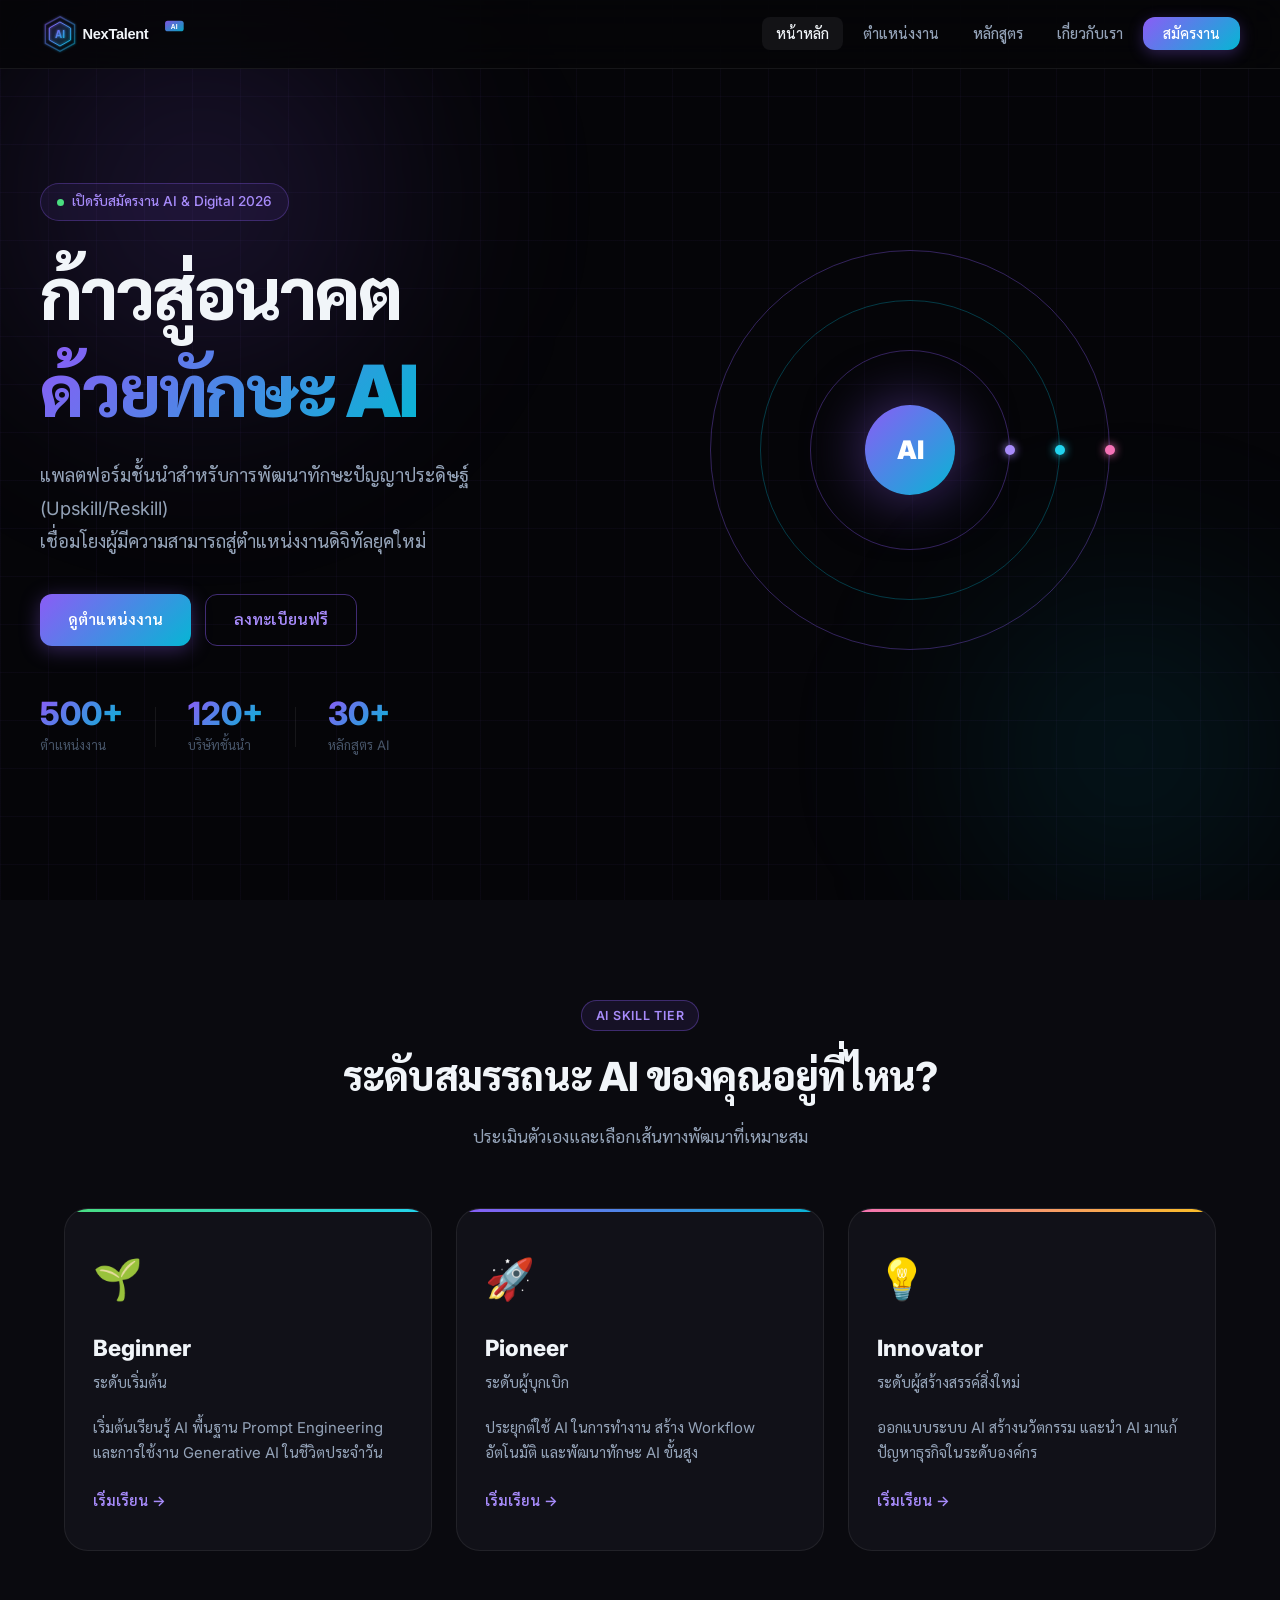
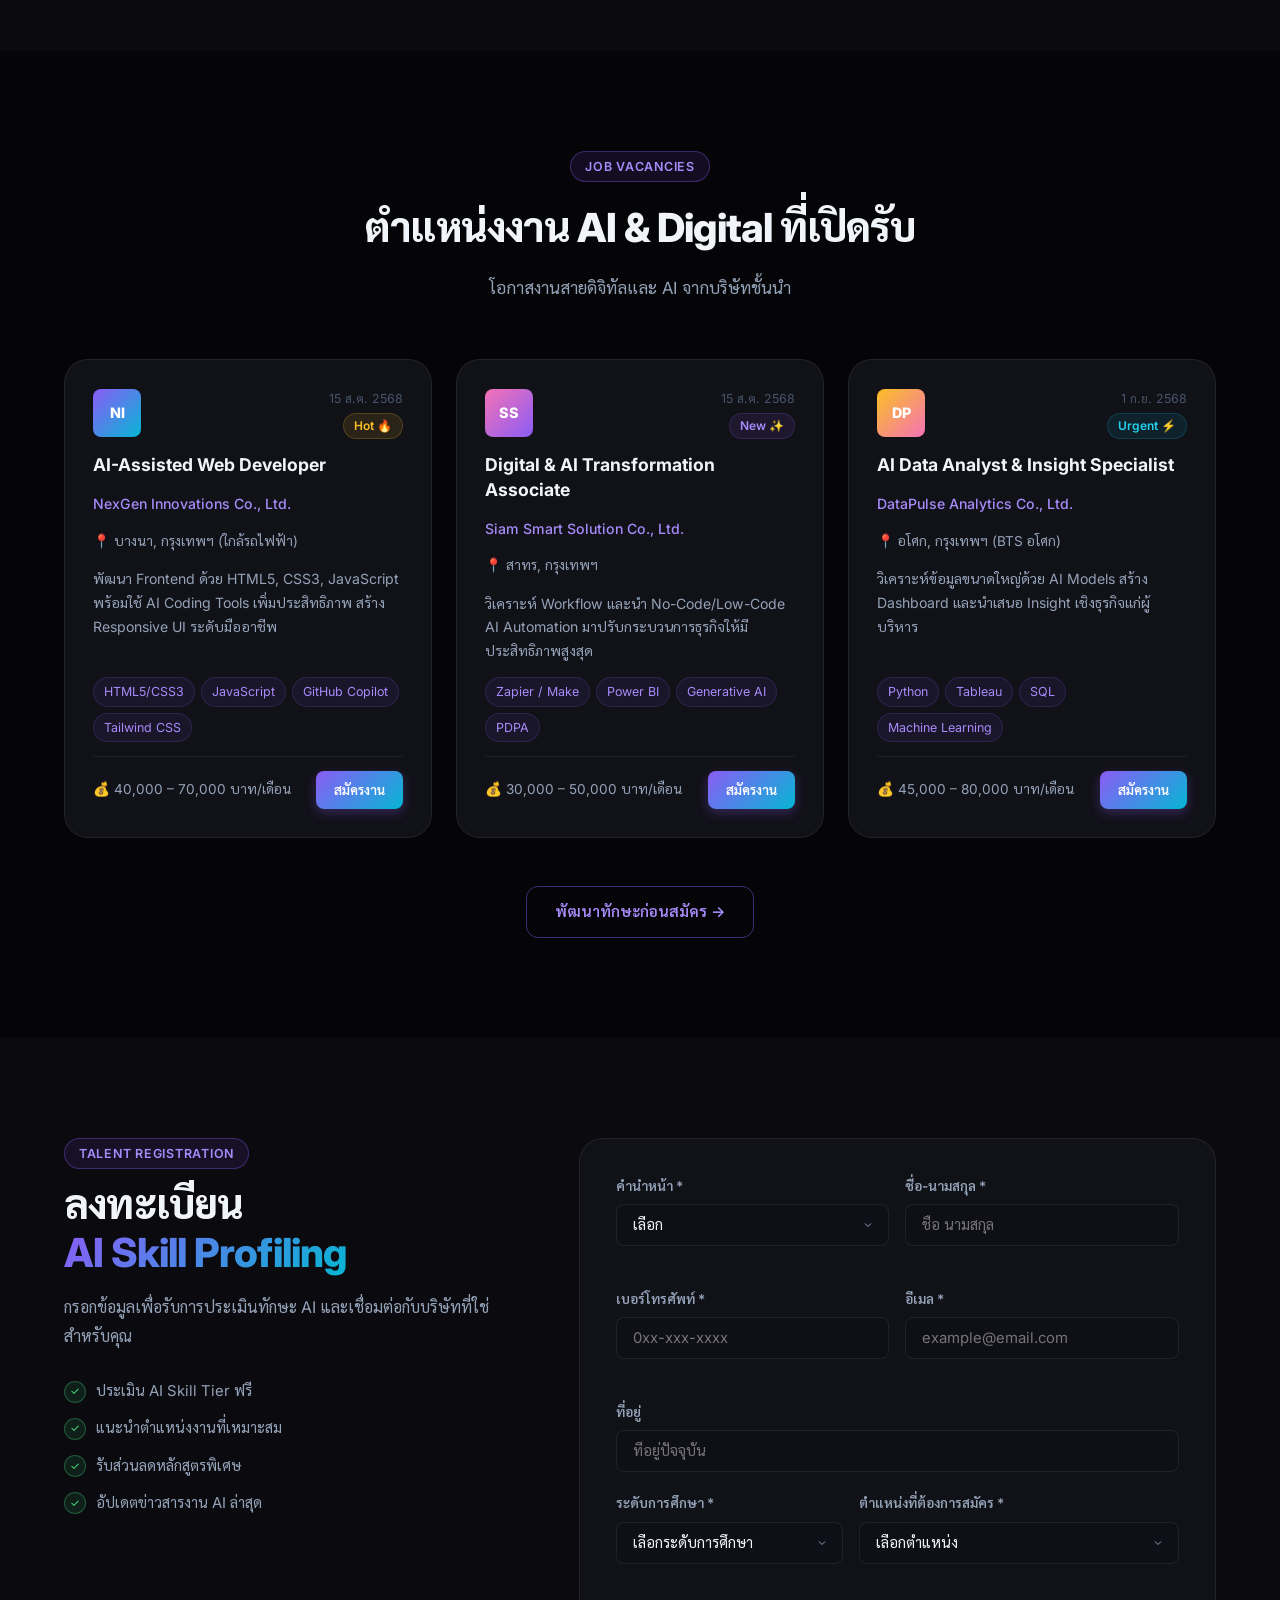
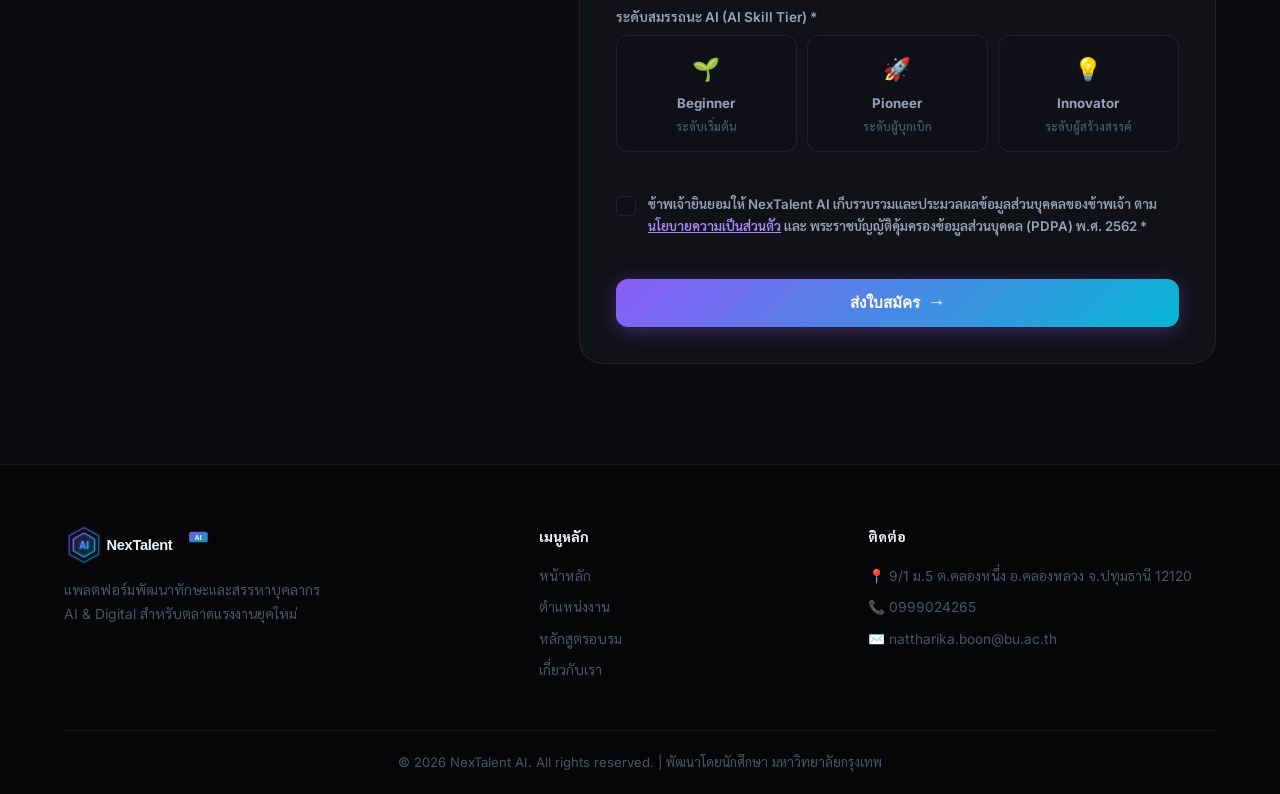
==== index.html @ 970052bc "Initial commit: NexTalent AI website" ====
<!DOCTYPE html>
<html lang="th">
<head>
  <meta charset="UTF-8" />
  <meta name="viewport" content="width=device-width, initial-scale=1.0" />
  <title>NexTalent AI — งานและทักษะ AI ยุคใหม่</title>
  <link rel="stylesheet" href="css/style.css" />
  <link rel="preconnect" href="https://fonts.googleapis.com" />
  <link href="https://fonts.googleapis.com/css2?family=Inter:wght@300;400;500;600;700;800;900&family=Sarabun:wght@300;400;500;600;700&display=swap" rel="stylesheet" />
</head>
<body>

  <!-- ===== NAVBAR ===== -->
  <nav class="navbar" id="navbar">
    <div class="nav-container">
      <a href="index.html" class="nav-logo">
        <img src="images/logo.svg" alt="NexTalent AI Logo" class="logo-img" />
      </a>
      <ul class="nav-links" id="navLinks">
        <li><a href="index.html" class="active">หน้าหลัก</a></li>
        <li><a href="#jobs">ตำแหน่งงาน</a></li>
        <li><a href="courses.html">หลักสูตร</a></li>
        <li><a href="about.html">เกี่ยวกับเรา</a></li>
        <li><a href="#register" class="btn-nav">สมัครงาน</a></li>
      </ul>
      <button class="hamburger" id="hamburger" aria-label="เมนู">
        <span></span><span></span><span></span>
      </button>
    </div>
  </nav>

  <!-- ===== HERO ===== -->
  <section class="hero" id="home">
    <div class="hero-bg">
      <div class="grid-overlay"></div>
      <div class="glow glow-1"></div>
      <div class="glow glow-2"></div>
    </div>
    <div class="hero-content">
      <div class="hero-badge">
        <span class="badge-dot"></span> เปิดรับสมัครงาน AI &amp; Digital 2026
      </div>
      <h1 class="hero-title">
        ก้าวสู่อนาคต<br/>
        <span class="gradient-text">ด้วยทักษะ AI</span>
      </h1>
      <p class="hero-subtitle">
        แพลตฟอร์มชั้นนำสำหรับการพัฒนาทักษะปัญญาประดิษฐ์ (Upskill/Reskill)<br/>
        เชื่อมโยงผู้มีความสามารถสู่ตำแหน่งงานดิจิทัลยุคใหม่
      </p>
      <div class="hero-actions">
        <a href="#jobs" class="btn btn-primary">ดูตำแหน่งงาน</a>
        <a href="#register" class="btn btn-outline">ลงทะเบียนฟรี</a>
      </div>
      <div class="hero-stats">
        <div class="stat">
          <span class="stat-num">500+</span>
          <span class="stat-label">ตำแหน่งงาน</span>
        </div>
        <div class="stat-divider"></div>
        <div class="stat">
          <span class="stat-num">120+</span>
          <span class="stat-label">บริษัทชั้นนำ</span>
        </div>
        <div class="stat-divider"></div>
        <div class="stat">
          <span class="stat-num">30+</span>
          <span class="stat-label">หลักสูตร AI</span>
        </div>
      </div>
    </div>
    <div class="hero-visual">
      <div class="orbit-ring ring-1"></div>
      <div class="orbit-ring ring-2"></div>
      <div class="orbit-ring ring-3"></div>
      <div class="center-orb"><span>AI</span></div>
      <div class="orbit-dot dot-1"></div>
      <div class="orbit-dot dot-2"></div>
      <div class="orbit-dot dot-3"></div>
    </div>
  </section>

  <!-- ===== SKILL TIERS ===== -->
  <section class="tiers-section">
    <div class="container">
      <div class="section-header">
        <span class="section-tag">AI Skill Tier</span>
        <h2>ระดับสมรรถนะ AI ของคุณอยู่ที่ไหน?</h2>
        <p>ประเมินตัวเองและเลือกเส้นทางพัฒนาที่เหมาะสม</p>
      </div>
      <div class="tiers-grid">
        <div class="tier-card tier-beginner">
          <div class="tier-icon">🌱</div>
          <h3>Beginner</h3>
          <p class="tier-th">ระดับเริ่มต้น</p>
          <p>เริ่มต้นเรียนรู้ AI พื้นฐาน Prompt Engineering และการใช้งาน Generative AI ในชีวิตประจำวัน</p>
          <a href="courses.html" class="tier-link">เริ่มเรียน →</a>
        </div>
        <div class="tier-card tier-pioneer">
          <div class="tier-icon">🚀</div>
          <h3>Pioneer</h3>
          <p class="tier-th">ระดับผู้บุกเบิก</p>
          <p>ประยุกต์ใช้ AI ในการทำงาน สร้าง Workflow อัตโนมัติ และพัฒนาทักษะ AI ขั้นสูง</p>
          <a href="courses.html" class="tier-link">เริ่มเรียน →</a>
        </div>
        <div class="tier-card tier-innovator">
          <div class="tier-icon">💡</div>
          <h3>Innovator</h3>
          <p class="tier-th">ระดับผู้สร้างสรรค์สิ่งใหม่</p>
          <p>ออกแบบระบบ AI สร้างนวัตกรรม และนำ AI มาแก้ปัญหาธุรกิจในระดับองค์กร</p>
          <a href="courses.html" class="tier-link">เริ่มเรียน →</a>
        </div>
      </div>
    </div>
  </section>

  <!-- ===== JOB VACANCIES ===== -->
  <section class="jobs-section" id="jobs">
    <div class="container">
      <div class="section-header">
        <span class="section-tag">Job Vacancies</span>
        <h2>ตำแหน่งงาน AI &amp; Digital ที่เปิดรับ</h2>
        <p>โอกาสงานสายดิจิทัลและ AI จากบริษัทชั้นนำ</p>
      </div>
      <div class="jobs-grid">

        <!-- Job 1 -->
        <div class="job-card">
          <div class="job-header">
            <div class="company-logo logo-ni">NI</div>
            <div class="job-meta">
              <span class="job-date">15 ส.ค. 2568</span>
              <span class="job-tag hot">Hot 🔥</span>
            </div>
          </div>
          <h3 class="job-title">AI-Assisted Web Developer</h3>
          <p class="job-company">NexGen Innovations Co., Ltd.</p>
          <p class="job-location">📍 บางนา, กรุงเทพฯ (ใกล้รถไฟฟ้า)</p>
          <p class="job-desc">พัฒนา Frontend ด้วย HTML5, CSS3, JavaScript พร้อมใช้ AI Coding Tools เพิ่มประสิทธิภาพ สร้าง Responsive UI ระดับมืออาชีพ</p>
          <div class="job-skills">
            <span class="skill-tag">HTML5/CSS3</span>
            <span class="skill-tag">JavaScript</span>
            <span class="skill-tag">GitHub Copilot</span>
            <span class="skill-tag">Tailwind CSS</span>
          </div>
          <div class="job-footer">
            <span class="job-salary">💰 40,000 – 70,000 บาท/เดือน</span>
            <a href="#register" class="btn-apply">สมัครงาน</a>
          </div>
        </div>

        <!-- Job 2 -->
        <div class="job-card">
          <div class="job-header">
            <div class="company-logo logo-ss">SS</div>
            <div class="job-meta">
              <span class="job-date">15 ส.ค. 2568</span>
              <span class="job-tag new">New ✨</span>
            </div>
          </div>
          <h3 class="job-title">Digital &amp; AI Transformation Associate</h3>
          <p class="job-company">Siam Smart Solution Co., Ltd.</p>
          <p class="job-location">📍 สาทร, กรุงเทพฯ</p>
          <p class="job-desc">วิเคราะห์ Workflow และนำ No-Code/Low-Code AI Automation มาปรับกระบวนการธุรกิจให้มีประสิทธิภาพสูงสุด</p>
          <div class="job-skills">
            <span class="skill-tag">Zapier / Make</span>
            <span class="skill-tag">Power BI</span>
            <span class="skill-tag">Generative AI</span>
            <span class="skill-tag">PDPA</span>
          </div>
          <div class="job-footer">
            <span class="job-salary">💰 30,000 – 50,000 บาท/เดือน</span>
            <a href="#register" class="btn-apply">สมัครงาน</a>
          </div>
        </div>

        <!-- Job 3 -->
        <div class="job-card">
          <div class="job-header">
            <div class="company-logo logo-dp">DP</div>
            <div class="job-meta">
              <span class="job-date">1 ก.ย. 2568</span>
              <span class="job-tag urgent">Urgent ⚡</span>
            </div>
          </div>
          <h3 class="job-title">AI Data Analyst &amp; Insight Specialist</h3>
          <p class="job-company">DataPulse Analytics Co., Ltd.</p>
          <p class="job-location">📍 อโศก, กรุงเทพฯ (BTS อโศก)</p>
          <p class="job-desc">วิเคราะห์ข้อมูลขนาดใหญ่ด้วย AI Models สร้าง Dashboard และนำเสนอ Insight เชิงธุรกิจแก่ผู้บริหาร</p>
          <div class="job-skills">
            <span class="skill-tag">Python</span>
            <span class="skill-tag">Tableau</span>
            <span class="skill-tag">SQL</span>
            <span class="skill-tag">Machine Learning</span>
          </div>
          <div class="job-footer">
            <span class="job-salary">💰 45,000 – 80,000 บาท/เดือน</span>
            <a href="#register" class="btn-apply">สมัครงาน</a>
          </div>
        </div>

      </div>
      <div class="jobs-cta">
        <a href="courses.html" class="btn btn-outline">พัฒนาทักษะก่อนสมัคร →</a>
      </div>
    </div>
  </section>

  <!-- ===== REGISTER FORM ===== -->
  <section class="register-section" id="register">
    <div class="container">
      <div class="register-wrapper">
        <div class="register-info">
          <span class="section-tag">Talent Registration</span>
          <h2>ลงทะเบียน<br/><span class="gradient-text">AI Skill Profiling</span></h2>
          <p>กรอกข้อมูลเพื่อรับการประเมินทักษะ AI และเชื่อมต่อกับบริษัทที่ใช่สำหรับคุณ</p>
          <ul class="register-benefits">
            <li><span class="check">✓</span> ประเมิน AI Skill Tier ฟรี</li>
            <li><span class="check">✓</span> แนะนำตำแหน่งงานที่เหมาะสม</li>
            <li><span class="check">✓</span> รับส่วนลดหลักสูตรพิเศษ</li>
            <li><span class="check">✓</span> อัปเดตข่าวสารงาน AI ล่าสุด</li>
          </ul>
        </div>
        <div class="register-form-box">
          <form id="registerForm" class="register-form" novalidate>
            <div class="form-row">
              <div class="form-group form-group-sm">
                <label for="prefix">คำนำหน้า *</label>
                <select id="prefix" name="prefix" required>
                  <option value="">เลือก</option>
                  <option value="นาย">นาย</option>
                  <option value="นาง">นาง</option>
                  <option value="นางสาว">นางสาว</option>
                </select>
                <span class="error-msg" id="err-prefix"></span>
              </div>
              <div class="form-group form-group-wide">
                <label for="fullname">ชื่อ-นามสกุล *</label>
                <input type="text" id="fullname" name="fullname" placeholder="ชื่อ นามสกุล" required />
                <span class="error-msg" id="err-fullname"></span>
              </div>
            </div>
            <div class="form-row">
              <div class="form-group">
                <label for="phone">เบอร์โทรศัพท์ *</label>
                <input type="tel" id="phone" name="phone" placeholder="0xx-xxx-xxxx" required />
                <span class="error-msg" id="err-phone"></span>
              </div>
              <div class="form-group">
                <label for="email">อีเมล *</label>
                <input type="email" id="email" name="email" placeholder="example@email.com" required />
                <span class="error-msg" id="err-email"></span>
              </div>
            </div>
            <div class="form-group">
              <label for="address">ที่อยู่</label>
              <input type="text" id="address" name="address" placeholder="ที่อยู่ปัจจุบัน" />
            </div>
            <div class="form-row">
              <div class="form-group">
                <label for="education">ระดับการศึกษา *</label>
                <select id="education" name="education" required>
                  <option value="">เลือกระดับการศึกษา</option>
                  <option value="มัธยมศึกษา">มัธยมศึกษา / ปวช.</option>
                  <option value="อนุปริญญา">อนุปริญญา / ปวส.</option>
                  <option value="ปริญญาตรี">ปริญญาตรี</option>
                  <option value="ปริญญาโท">ปริญญาโท</option>
                  <option value="ปริญญาเอก">ปริญญาเอก</option>
                </select>
                <span class="error-msg" id="err-education"></span>
              </div>
              <div class="form-group">
                <label for="position">ตำแหน่งที่ต้องการสมัคร *</label>
                <select id="position" name="position" required>
                  <option value="">เลือกตำแหน่ง</option>
                  <option value="ai-web-dev">AI-Assisted Web Developer</option>
                  <option value="ai-transform">Digital &amp; AI Transformation Associate</option>
                  <option value="ai-analyst">AI Data Analyst &amp; Insight Specialist</option>
                </select>
                <span class="error-msg" id="err-position"></span>
              </div>
            </div>
            <div class="form-group">
              <label>ระดับสมรรถนะ AI (AI Skill Tier) *</label>
              <div class="tier-radios">
                <label class="radio-card">
                  <input type="radio" name="tier" value="Beginner" required />
                  <span class="radio-content">
                    <span class="radio-icon">🌱</span>
                    <span class="radio-label">Beginner</span>
                    <span class="radio-sub">ระดับเริ่มต้น</span>
                  </span>
                </label>
                <label class="radio-card">
                  <input type="radio" name="tier" value="Pioneer" />
                  <span class="radio-content">
                    <span class="radio-icon">🚀</span>
                    <span class="radio-label">Pioneer</span>
                    <span class="radio-sub">ระดับผู้บุกเบิก</span>
                  </span>
                </label>
                <label class="radio-card">
                  <input type="radio" name="tier" value="Innovator" />
                  <span class="radio-content">
                    <span class="radio-icon">💡</span>
                    <span class="radio-label">Innovator</span>
                    <span class="radio-sub">ระดับผู้สร้างสรรค์</span>
                  </span>
                </label>
              </div>
              <span class="error-msg" id="err-tier"></span>
            </div>
            <div class="form-group">
              <label class="checkbox-label">
                <input type="checkbox" id="pdpa" name="pdpa" required />
                <span class="checkbox-custom"></span>
                <span class="checkbox-text">
                  ข้าพเจ้ายินยอมให้ NexTalent AI เก็บรวบรวมและประมวลผลข้อมูลส่วนบุคคลของข้าพเจ้า
                  ตาม <a href="#" class="link-inline">นโยบายความเป็นส่วนตัว</a> และ
                  พระราชบัญญัติคุ้มครองข้อมูลส่วนบุคคล (PDPA) พ.ศ. 2562 *
                </span>
              </label>
              <span class="error-msg" id="err-pdpa"></span>
            </div>
            <button type="submit" class="btn btn-primary btn-full">
              <span>ส่งใบสมัคร</span>
              <span class="btn-arrow">→</span>
            </button>
          </form>
          <div class="form-success" id="formSuccess" style="display:none;">
            <div class="success-icon">✓</div>
            <h3>ลงทะเบียนสำเร็จ!</h3>
            <p>เราได้รับข้อมูลของคุณแล้ว ทีมงานจะติดต่อกลับภายใน 3 วันทำการ</p>
          </div>
        </div>
      </div>
    </div>
  </section>

  <!-- ===== FOOTER ===== -->
  <footer class="footer">
    <div class="container">
      <div class="footer-grid">
        <div class="footer-brand">
          <a href="index.html" class="nav-logo">
            <img src="images/logo.svg" alt="NexTalent AI Logo" class="logo-img" />
          </a>
          <p>แพลตฟอร์มพัฒนาทักษะและสรรหาบุคลากร AI &amp; Digital สำหรับตลาดแรงงานยุคใหม่</p>
        </div>
        <div class="footer-links">
          <h4>เมนูหลัก</h4>
          <ul>
            <li><a href="index.html">หน้าหลัก</a></li>
            <li><a href="#jobs">ตำแหน่งงาน</a></li>
            <li><a href="courses.html">หลักสูตรอบรม</a></li>
            <li><a href="about.html">เกี่ยวกับเรา</a></li>
          </ul>
        </div>
        <div class="footer-links">
          <h4>ติดต่อ</h4>
          <ul>
            <li>📍 9/1 ม.5 ต.คลองหนึ่ง อ.คลองหลวง จ.ปทุมธานี 12120</li>
            <li>📞 0999024265</li>
            <li>✉️ nattharika.boon@bu.ac.th</li>
          </ul>
        </div>
      </div>
      <div class="footer-bottom">
        <p>© 2026 NexTalent AI. All rights reserved. | พัฒนาโดยนักศึกษา มหาวิทยาลัยกรุงเทพ</p>
      </div>
    </div>
  </footer>

  <script src="js/main.js"></script>
  <script src="js/validation.js"></script>
</body>
</html>
---- css/style.css ----
/* ============================================================
   NexTalent AI — Dark Theme Stylesheet
   ============================================================ */

/* ── CSS Variables ───────────────────────────────────────── */
:root {
  --bg-900: #050508;
  --bg-800: #0a0a0f;
  --bg-700: #0f0f18;
  --bg-600: #14141f;
  --bg-card: #111118;
  --bg-card-hover: #18181f;
  --border: rgba(255,255,255,0.07);
  --border-hover: rgba(139,92,246,0.4);

  --purple-400: #a78bfa;
  --purple-500: #8b5cf6;
  --purple-600: #7c3aed;
  --cyan-400: #22d3ee;
  --cyan-500: #06b6d4;
  --pink-400: #f472b6;
  --green-400: #4ade80;
  --amber-400: #fbbf24;

  --text-primary: #f1f5f9;
  --text-secondary: #94a3b8;
  --text-muted: #475569;

  --gradient-main: linear-gradient(135deg, #8b5cf6, #06b6d4);
  --gradient-card: linear-gradient(145deg, rgba(139,92,246,0.08), rgba(6,182,212,0.05));
  --shadow-glow: 0 0 40px rgba(139,92,246,0.15);
  --shadow-card: 0 4px 24px rgba(0,0,0,0.5);

  --radius-sm: 8px;
  --radius-md: 12px;
  --radius-lg: 16px;
  --radius-xl: 24px;

  --font-main: 'Inter', 'Sarabun', sans-serif;
  --transition: 0.25s ease;
}

/* ── Reset & Base ────────────────────────────────────────── */
*, *::before, *::after { box-sizing: border-box; margin: 0; padding: 0; }

html { scroll-behavior: smooth; font-size: 16px; }

body {
  font-family: var(--font-main);
  background-color: var(--bg-900);
  color: var(--text-primary);
  line-height: 1.7;
  overflow-x: hidden;
}

a { color: inherit; text-decoration: none; }
ul { list-style: none; }
img { max-width: 100%; display: block; }
button { cursor: pointer; border: none; background: none; }

.container {
  max-width: 1200px;
  margin: 0 auto;
  padding: 0 24px;
}

/* ── Typography Utilities ────────────────────────────────── */
.gradient-text {
  background: var(--gradient-main);
  -webkit-background-clip: text;
  -webkit-text-fill-color: transparent;
  background-clip: text;
}

.section-tag {
  display: inline-block;
  padding: 4px 14px;
  border-radius: 100px;
  border: 1px solid rgba(139,92,246,0.35);
  background: rgba(139,92,246,0.1);
  color: var(--purple-400);
  font-size: 0.78rem;
  font-weight: 600;
  letter-spacing: 0.06em;
  text-transform: uppercase;
  margin-bottom: 12px;
}

.section-header {
  text-align: center;
  margin-bottom: 56px;
}
.section-header h2 {
  font-size: clamp(1.8rem, 3.5vw, 2.5rem);
  font-weight: 800;
  margin-bottom: 12px;
  letter-spacing: -0.02em;
}
.section-header p {
  color: var(--text-secondary);
  font-size: 1.05rem;
  max-width: 560px;
  margin: 0 auto;
}

/* ── Buttons ─────────────────────────────────────────────── */
.btn {
  display: inline-flex;
  align-items: center;
  gap: 8px;
  padding: 12px 28px;
  border-radius: var(--radius-md);
  font-size: 0.95rem;
  font-weight: 600;
  transition: all var(--transition);
  cursor: pointer;
  border: none;
}

.btn-primary {
  background: var(--gradient-main);
  color: #fff;
  box-shadow: 0 4px 20px rgba(139,92,246,0.35);
}
.btn-primary:hover {
  transform: translateY(-2px);
  box-shadow: 0 8px 30px rgba(139,92,246,0.5);
}

.btn-outline {
  background: transparent;
  color: var(--purple-400);
  border: 1.5px solid rgba(139,92,246,0.45);
}
.btn-outline:hover {
  background: rgba(139,92,246,0.1);
  border-color: var(--purple-500);
  transform: translateY(-2px);
}

.btn-full { width: 100%; justify-content: center; }
.btn-arrow { font-size: 1.1rem; }

/* ── Navbar ──────────────────────────────────────────────── */
.navbar {
  position: fixed;
  top: 0; left: 0; right: 0;
  z-index: 1000;
  padding: 0 24px;
  background: rgba(5,5,8,0.8);
  backdrop-filter: blur(20px);
  -webkit-backdrop-filter: blur(20px);
  border-bottom: 1px solid var(--border);
  transition: all var(--transition);
}
.navbar.scrolled {
  background: rgba(5,5,8,0.95);
  box-shadow: 0 4px 30px rgba(0,0,0,0.4);
}

.nav-container {
  max-width: 1200px;
  margin: 0 auto;
  display: flex;
  align-items: center;
  justify-content: space-between;
  height: 68px;
}

.nav-logo {
  display: flex;
  align-items: center;
  gap: 8px;
  font-weight: 800;
  font-size: 1.2rem;
}
.logo-icon {
  font-size: 1.6rem;
  background: var(--gradient-main);
  -webkit-background-clip: text;
  -webkit-text-fill-color: transparent;
  background-clip: text;
}
.logo-ai {
  background: var(--gradient-main);
  -webkit-background-clip: text;
  -webkit-text-fill-color: transparent;
  background-clip: text;
}

.logo-img {
  height: 40px;
  width: auto;
  display: block;
  transition: opacity var(--transition);
}
.logo-img:hover { opacity: 0.85; }

.nav-links {
  display: flex;
  align-items: center;
  gap: 6px;
}
.nav-links a {
  padding: 8px 14px;
  border-radius: var(--radius-sm);
  font-size: 0.9rem;
  font-weight: 500;
  color: var(--text-secondary);
  transition: all var(--transition);
}
.nav-links a:hover,
.nav-links a.active {
  color: var(--text-primary);
  background: rgba(255,255,255,0.06);
}
.btn-nav {
  background: var(--gradient-main) !important;
  color: #fff !important;
  padding: 8px 20px !important;
  border-radius: var(--radius-md) !important;
  box-shadow: 0 4px 15px rgba(139,92,246,0.3);
}
.btn-nav:hover {
  transform: translateY(-1px);
  box-shadow: 0 6px 20px rgba(139,92,246,0.45) !important;
}

/* Hamburger */
.hamburger {
  display: none;
  flex-direction: column;
  gap: 5px;
  padding: 8px;
}
.hamburger span {
  width: 22px;
  height: 2px;
  background: var(--text-primary);
  border-radius: 2px;
  transition: all var(--transition);
}

/* ── Hero Section ────────────────────────────────────────── */
.hero {
  min-height: 100vh;
  display: flex;
  align-items: center;
  position: relative;
  padding: 100px 24px 60px;
  overflow: hidden;
}

.hero-bg {
  position: absolute;
  inset: 0;
  pointer-events: none;
}

.grid-overlay {
  position: absolute;
  inset: 0;
  background-image:
    linear-gradient(rgba(139,92,246,0.04) 1px, transparent 1px),
    linear-gradient(90deg, rgba(139,92,246,0.04) 1px, transparent 1px);
  background-size: 48px 48px;
}

.glow {
  position: absolute;
  border-radius: 50%;
  filter: blur(80px);
  pointer-events: none;
}
.glow-1 {
  width: 600px; height: 600px;
  background: radial-gradient(circle, rgba(139,92,246,0.18) 0%, transparent 70%);
  top: -100px; left: -100px;
}
.glow-2 {
  width: 500px; height: 500px;
  background: radial-gradient(circle, rgba(6,182,212,0.12) 0%, transparent 70%);
  bottom: -100px; right: -100px;
}

.hero-content {
  max-width: 1200px;
  margin: 0 auto;
  position: relative;
  z-index: 2;
  flex: 1;
}

.hero-badge {
  display: inline-flex;
  align-items: center;
  gap: 8px;
  padding: 6px 16px;
  border-radius: 100px;
  border: 1px solid rgba(139,92,246,0.3);
  background: rgba(139,92,246,0.08);
  color: var(--purple-400);
  font-size: 0.85rem;
  font-weight: 500;
  margin-bottom: 24px;
}
.badge-dot {
  width: 7px; height: 7px;
  background: var(--green-400);
  border-radius: 50%;
  animation: pulse-dot 2s infinite;
}
@keyframes pulse-dot {
  0%, 100% { opacity: 1; transform: scale(1); }
  50% { opacity: 0.5; transform: scale(0.8); }
}

.hero-title {
  font-size: clamp(2.6rem, 6vw, 4.5rem);
  font-weight: 900;
  line-height: 1.35;
  letter-spacing: -0.03em;
  margin-bottom: 20px;
}

.hero-subtitle {
  font-size: clamp(1rem, 1.5vw, 1.15rem);
  color: var(--text-secondary);
  max-width: 560px;
  margin-bottom: 36px;
  line-height: 1.8;
}

.hero-actions {
  display: flex;
  gap: 14px;
  flex-wrap: wrap;
  margin-bottom: 52px;
}

.hero-stats {
  display: flex;
  align-items: center;
  gap: 32px;
  flex-wrap: wrap;
}
.stat { display: flex; flex-direction: column; }
.stat-num {
  font-size: 2rem;
  font-weight: 800;
  background: var(--gradient-main);
  -webkit-background-clip: text;
  -webkit-text-fill-color: transparent;
  background-clip: text;
  line-height: 1;
}
.stat-label { font-size: 0.82rem; color: var(--text-muted); margin-top: 4px; }
.stat-divider { width: 1px; height: 40px; background: var(--border); }

/* Hero Visual (orbit) */
.hero-visual {
  position: absolute;
  right: 160px;
  top: 50%;
  transform: translateY(-50%);
  width: 420px;
  height: 420px;
  display: none;
}

@media (min-width: 1100px) { .hero-visual { display: block; } }

.orbit-ring {
  position: absolute;
  border-radius: 50%;
  border: 1px solid rgba(139,92,246,0.35);
  top: 50%; left: 50%;
  transform: translate(-50%,-50%);
  animation: spin linear infinite;
}
.ring-1 { width: 200px; height: 200px; animation-duration: 8s; }
.ring-2 { width: 300px; height: 300px; animation-duration: 14s; border-color: rgba(6,182,212,0.3); }
.ring-3 { width: 400px; height: 400px; animation-duration: 22s; animation-direction: reverse; }

@keyframes spin { from { transform: translate(-50%,-50%) rotate(0deg); } to { transform: translate(-50%,-50%) rotate(360deg); } }

.center-orb {
  position: absolute;
  top: 50%; left: 50%;
  transform: translate(-50%,-50%);
  width: 90px; height: 90px;
  border-radius: 50%;
  background: var(--gradient-main);
  display: flex;
  align-items: center;
  justify-content: center;
  font-size: 1.6rem;
  font-weight: 900;
  color: #fff;
  box-shadow: 0 0 60px rgba(139,92,246,0.5);
}

.orbit-dot {
  position: absolute;
  width: 10px; height: 10px;
  border-radius: 50%;
  top: 50%; left: 50%;
}
.dot-1 {
  background: var(--purple-400);
  box-shadow: 0 0 10px var(--purple-400);
  transform: translate(-50%,-50%) translateX(100px);
  animation: orbit1 8s linear infinite;
}
.dot-2 {
  background: var(--cyan-400);
  box-shadow: 0 0 10px var(--cyan-400);
  transform: translate(-50%,-50%) translateX(150px);
  animation: orbit2 14s linear infinite;
}
.dot-3 {
  background: var(--pink-400);
  box-shadow: 0 0 10px var(--pink-400);
  transform: translate(-50%,-50%) translateX(200px);
  animation: orbit3 22s linear infinite reverse;
}
@keyframes orbit1 {
  from { transform: translate(-50%,-50%) rotate(0deg) translateX(100px); }
  to { transform: translate(-50%,-50%) rotate(360deg) translateX(100px); }
}
@keyframes orbit2 {
  from { transform: translate(-50%,-50%) rotate(120deg) translateX(150px); }
  to { transform: translate(-50%,-50%) rotate(480deg) translateX(150px); }
}
@keyframes orbit3 {
  from { transform: translate(-50%,-50%) rotate(240deg) translateX(200px); }
  to { transform: translate(-50%,-50%) rotate(-120deg) translateX(200px); }
}

/* ── Page Hero (inner pages) ─────────────────────────────── */
.page-hero {
  padding: 140px 24px 80px;
  text-align: center;
  position: relative;
  overflow: hidden;
}
.page-hero-content {
  max-width: 700px;
  margin: 0 auto;
  position: relative;
  z-index: 2;
}
.page-hero h1 {
  font-size: clamp(2rem, 5vw, 3.5rem);
  font-weight: 900;
  letter-spacing: -0.03em;
  margin: 12px 0 16px;
}
.page-hero p {
  color: var(--text-secondary);
  font-size: 1.05rem;
  line-height: 1.8;
}

/* ── Tiers Section ───────────────────────────────────────── */
.tiers-section {
  padding: 100px 0;
  background: var(--bg-800);
}

.tiers-grid {
  display: grid;
  grid-template-columns: repeat(auto-fit, minmax(280px, 1fr));
  gap: 24px;
}

.tier-card {
  padding: 36px 28px;
  border-radius: var(--radius-xl);
  border: 1px solid var(--border);
  background: var(--bg-card);
  transition: all var(--transition);
  position: relative;
  overflow: hidden;
}
.tier-card::before {
  content: '';
  position: absolute;
  top: 0; left: 0; right: 0;
  height: 3px;
  border-radius: 3px 3px 0 0;
}
.tier-beginner::before { background: linear-gradient(90deg, #4ade80, #22d3ee); }
.tier-pioneer::before { background: linear-gradient(90deg, #8b5cf6, #06b6d4); }
.tier-innovator::before { background: linear-gradient(90deg, #f472b6, #fbbf24); }

.tier-card:hover {
  border-color: var(--border-hover);
  transform: translateY(-4px);
  box-shadow: var(--shadow-glow), var(--shadow-card);
}

.tier-icon { font-size: 2.5rem; margin-bottom: 16px; }
.tier-card h3 { font-size: 1.4rem; font-weight: 800; margin-bottom: 4px; }
.tier-th { color: var(--text-secondary); font-size: 0.88rem; margin-bottom: 14px; }
.tier-card p { color: var(--text-secondary); font-size: 0.93rem; line-height: 1.7; margin-bottom: 20px; }
.tier-link {
  color: var(--purple-400);
  font-weight: 600;
  font-size: 0.9rem;
  transition: all var(--transition);
}
.tier-link:hover { color: var(--cyan-400); }

/* ── Jobs Section ────────────────────────────────────────── */
.jobs-section { padding: 100px 0; }

.jobs-grid {
  display: grid;
  grid-template-columns: repeat(auto-fit, minmax(320px, 1fr));
  gap: 24px;
  margin-bottom: 48px;
}

.job-card {
  background: var(--bg-card);
  border: 1px solid var(--border);
  border-radius: var(--radius-xl);
  padding: 28px;
  transition: all var(--transition);
  display: flex;
  flex-direction: column;
  gap: 14px;
}
.job-card:hover {
  border-color: var(--border-hover);
  transform: translateY(-4px);
  box-shadow: var(--shadow-glow), var(--shadow-card);
}

.job-header {
  display: flex;
  align-items: center;
  justify-content: space-between;
}

.company-logo {
  width: 48px; height: 48px;
  border-radius: var(--radius-sm);
  display: flex; align-items: center; justify-content: center;
  font-weight: 800; font-size: 0.9rem; color: #fff;
}
.logo-ni { background: linear-gradient(135deg, #8b5cf6, #06b6d4); }
.logo-ss { background: linear-gradient(135deg, #f472b6, #8b5cf6); }
.logo-dp { background: linear-gradient(135deg, #fbbf24, #f472b6); }

.job-meta { display: flex; flex-direction: column; align-items: flex-end; gap: 4px; }
.job-date { font-size: 0.78rem; color: var(--text-muted); }
.job-tag {
  padding: 2px 10px;
  border-radius: 100px;
  font-size: 0.75rem;
  font-weight: 600;
}
.job-tag.hot { background: rgba(251,191,36,0.1); color: var(--amber-400); border: 1px solid rgba(251,191,36,0.2); }
.job-tag.new { background: rgba(139,92,246,0.1); color: var(--purple-400); border: 1px solid rgba(139,92,246,0.2); }
.job-tag.urgent { background: rgba(6,182,212,0.1); color: var(--cyan-400); border: 1px solid rgba(6,182,212,0.2); }

.job-title { font-size: 1.1rem; font-weight: 700; line-height: 1.4; }
.job-company { color: var(--purple-400); font-size: 0.88rem; font-weight: 500; }
.job-location { color: var(--text-secondary); font-size: 0.85rem; }
.job-desc { color: var(--text-secondary); font-size: 0.88rem; line-height: 1.7; flex: 1; }

.job-skills { display: flex; flex-wrap: wrap; gap: 6px; }
.skill-tag {
  padding: 3px 10px;
  background: rgba(139,92,246,0.08);
  border: 1px solid rgba(139,92,246,0.18);
  border-radius: 100px;
  font-size: 0.78rem;
  color: var(--purple-400);
}

.job-footer {
  display: flex;
  align-items: center;
  justify-content: space-between;
  padding-top: 14px;
  border-top: 1px solid var(--border);
  margin-top: auto;
}
.job-salary { font-size: 0.85rem; color: var(--text-secondary); }
.btn-apply {
  padding: 8px 18px;
  background: var(--gradient-main);
  color: #fff;
  border-radius: var(--radius-sm);
  font-size: 0.83rem;
  font-weight: 600;
  transition: all var(--transition);
  box-shadow: 0 4px 12px rgba(139,92,246,0.3);
}
.btn-apply:hover {
  transform: translateY(-1px);
  box-shadow: 0 6px 18px rgba(139,92,246,0.45);
}

.jobs-cta { text-align: center; }

/* ── Register Section ────────────────────────────────────── */
.register-section {
  padding: 100px 0;
  background: var(--bg-800);
}

.register-wrapper {
  display: grid;
  grid-template-columns: 1fr 1.4fr;
  gap: 60px;
  align-items: start;
}

.register-info h2 {
  font-size: clamp(1.8rem, 3.5vw, 2.5rem);
  font-weight: 800;
  line-height: 1.2;
  letter-spacing: -0.02em;
  margin-bottom: 16px;
}
.register-info p {
  color: var(--text-secondary);
  line-height: 1.8;
  margin-bottom: 28px;
}

.register-benefits {
  display: flex;
  flex-direction: column;
  gap: 12px;
}
.register-benefits li {
  display: flex;
  align-items: center;
  gap: 10px;
  color: var(--text-secondary);
  font-size: 0.93rem;
}
.check {
  width: 22px; height: 22px;
  background: rgba(74,222,128,0.1);
  border: 1px solid rgba(74,222,128,0.3);
  border-radius: 50%;
  display: flex; align-items: center; justify-content: center;
  color: var(--green-400);
  font-size: 0.7rem;
  flex-shrink: 0;
}

.register-form-box {
  background: var(--bg-card);
  border: 1px solid var(--border);
  border-radius: var(--radius-xl);
  padding: 36px;
}

.register-form { display: flex; flex-direction: column; gap: 20px; }

.form-row {
  display: grid;
  grid-template-columns: 1fr 1fr;
  gap: 16px;
}
.form-group-sm { flex: 0 0 120px; }
.form-group-wide { flex: 1; }

.form-group { display: flex; flex-direction: column; gap: 6px; }
.form-group label {
  font-size: 0.85rem;
  font-weight: 600;
  color: var(--text-secondary);
}

.form-group input,
.form-group select,
.form-group textarea {
  padding: 11px 16px;
  background: var(--bg-700);
  border: 1.5px solid var(--border);
  border-radius: var(--radius-sm);
  color: var(--text-primary);
  font-family: var(--font-main);
  font-size: 0.93rem;
  transition: border-color var(--transition), box-shadow var(--transition);
  outline: none;
  -webkit-appearance: none;
}
.form-group select {
  appearance: none;
  background-image: url("data:image/svg+xml,%3Csvg xmlns='http://www.w3.org/2000/svg' width='12' height='12' viewBox='0 0 24 24' fill='none' stroke='%2394a3b8' stroke-width='2'%3E%3Cpath d='M6 9l6 6 6-6'/%3E%3C/svg%3E");
  background-repeat: no-repeat;
  background-position: right 14px center;
  padding-right: 40px;
}
.form-group select option { background: var(--bg-700); }

.form-group input:focus,
.form-group select:focus {
  border-color: var(--purple-500);
  box-shadow: 0 0 0 3px rgba(139,92,246,0.12);
}
.form-group input.error,
.form-group select.error {
  border-color: #ef4444;
}

.error-msg {
  font-size: 0.78rem;
  color: #f87171;
  min-height: 16px;
}

/* Tier Radios */
.tier-radios {
  display: grid;
  grid-template-columns: repeat(3, 1fr);
  gap: 10px;
}
.radio-card { display: block; cursor: pointer; }
.radio-card input[type="radio"] { display: none; }
.radio-content {
  display: flex;
  flex-direction: column;
  align-items: center;
  gap: 4px;
  padding: 14px 8px;
  background: var(--bg-700);
  border: 1.5px solid var(--border);
  border-radius: var(--radius-md);
  text-align: center;
  transition: all var(--transition);
}
.radio-card input:checked + .radio-content {
  border-color: var(--purple-500);
  background: rgba(139,92,246,0.1);
  box-shadow: 0 0 0 3px rgba(139,92,246,0.12);
}
.radio-card:hover .radio-content { border-color: rgba(139,92,246,0.4); }
.radio-icon { font-size: 1.4rem; }
.radio-label { font-size: 0.83rem; font-weight: 700; }
.radio-sub { font-size: 0.7rem; color: var(--text-muted); }

/* Checkbox PDPA */
.checkbox-label {
  display: flex;
  align-items: flex-start;
  gap: 12px;
  cursor: pointer;
}
.checkbox-label input[type="checkbox"] { display: none; }
.checkbox-custom {
  width: 20px; height: 20px;
  min-width: 20px;
  border: 1.5px solid var(--border);
  border-radius: 4px;
  background: var(--bg-700);
  display: flex; align-items: center; justify-content: center;
  transition: all var(--transition);
  margin-top: 2px;
}
.checkbox-label input:checked + .checkbox-custom {
  background: var(--gradient-main);
  border-color: transparent;
}
.checkbox-label input:checked + .checkbox-custom::after {
  content: '✓';
  color: #fff;
  font-size: 0.7rem;
  font-weight: 700;
}
.checkbox-text { font-size: 0.83rem; color: var(--text-secondary); line-height: 1.6; }
.link-inline { color: var(--purple-400); text-decoration: underline; }

/* Form Success */
.form-success {
  text-align: center;
  padding: 48px 24px;
}
.success-icon {
  width: 64px; height: 64px;
  border-radius: 50%;
  background: linear-gradient(135deg, #4ade80, #22d3ee);
  display: flex; align-items: center; justify-content: center;
  font-size: 1.8rem;
  color: #fff;
  font-weight: 700;
  margin: 0 auto 20px;
  animation: pop 0.4s ease;
}
@keyframes pop {
  0% { transform: scale(0.5); opacity: 0; }
  80% { transform: scale(1.1); }
  100% { transform: scale(1); opacity: 1; }
}
.form-success h3 { font-size: 1.5rem; font-weight: 700; margin-bottom: 10px; }
.form-success p { color: var(--text-secondary); }

/* ── Courses Section ─────────────────────────────────────── */
.courses-section { padding: 80px 0 100px; }

.courses-filter {
  display: flex;
  justify-content: center;
  gap: 10px;
  flex-wrap: wrap;
  margin-bottom: 48px;
}
.filter-btn {
  padding: 8px 22px;
  border-radius: 100px;
  font-size: 0.88rem;
  font-weight: 600;
  border: 1.5px solid var(--border);
  color: var(--text-secondary);
  background: transparent;
  transition: all var(--transition);
}
.filter-btn:hover,
.filter-btn.active {
  background: rgba(139,92,246,0.1);
  border-color: var(--purple-500);
  color: var(--purple-400);
}

.courses-grid {
  display: grid;
  grid-template-columns: repeat(auto-fill, minmax(340px, 1fr));
  gap: 24px;
}

.course-card {
  background: var(--bg-card);
  border: 1px solid var(--border);
  border-radius: var(--radius-xl);
  overflow: hidden;
  transition: all var(--transition);
  display: flex;
  flex-direction: column;
}
.course-card:hover {
  border-color: var(--border-hover);
  transform: translateY(-4px);
  box-shadow: var(--shadow-glow), var(--shadow-card);
}
.course-card.hidden { display: none; }

.course-banner {
  height: 130px;
  position: relative;
  display: flex;
  flex-direction: column;
  justify-content: flex-end;
  padding: 16px;
}
.cb-1 { background: linear-gradient(135deg, #1e0a3c, #0d2040); }
.cb-2 { background: linear-gradient(135deg, #0d2040, #0a2828); }
.cb-3 { background: linear-gradient(135deg, #1a0a28, #200d35); }
.cb-4 { background: linear-gradient(135deg, #0a1f10, #0d2428); }
.cb-5 { background: linear-gradient(135deg, #200d18, #1a0d30); }
.cb-6 { background: linear-gradient(135deg, #0a1520, #0d2018); }

.course-level-badge {
  display: inline-block;
  padding: 3px 10px;
  border-radius: 100px;
  font-size: 0.75rem;
  font-weight: 600;
  width: fit-content;
  margin-bottom: 8px;
}
.badge-beginner { background: rgba(74,222,128,0.15); color: var(--green-400); border: 1px solid rgba(74,222,128,0.25); }
.badge-pioneer { background: rgba(139,92,246,0.15); color: var(--purple-400); border: 1px solid rgba(139,92,246,0.25); }
.badge-innovator { background: rgba(244,114,182,0.15); color: var(--pink-400); border: 1px solid rgba(244,114,182,0.25); }

.course-category {
  font-size: 0.75rem;
  color: rgba(255,255,255,0.5);
  font-weight: 500;
}

.course-body {
  padding: 24px;
  display: flex;
  flex-direction: column;
  flex: 1;
  gap: 12px;
}
.course-title { font-size: 1rem; font-weight: 700; line-height: 1.5; }
.course-desc { color: var(--text-secondary); font-size: 0.87rem; line-height: 1.7; flex: 1; }
.course-meta {
  display: flex;
  gap: 16px;
  font-size: 0.82rem;
  color: var(--text-secondary);
}
.course-footer {
  display: flex;
  align-items: center;
  justify-content: space-between;
  padding-top: 14px;
  border-top: 1px solid var(--border);
  margin-top: auto;
}
.course-price {
  font-size: 1.05rem;
  font-weight: 700;
  background: var(--gradient-main);
  -webkit-background-clip: text;
  -webkit-text-fill-color: transparent;
  background-clip: text;
}
.btn-course {
  padding: 7px 16px;
  background: rgba(139,92,246,0.1);
  border: 1px solid rgba(139,92,246,0.25);
  color: var(--purple-400);
  border-radius: var(--radius-sm);
  font-size: 0.82rem;
  font-weight: 600;
  transition: all var(--transition);
}
.btn-course:hover {
  background: rgba(139,92,246,0.2);
  border-color: var(--purple-500);
}

/* ── Framework Section ───────────────────────────────────── */
.framework-section { padding: 80px 0; background: var(--bg-800); }
.framework-grid {
  display: grid;
  grid-template-columns: repeat(auto-fit, minmax(220px, 1fr));
  gap: 20px;
}
.framework-card {
  padding: 28px 22px;
  background: var(--bg-card);
  border: 1px solid var(--border);
  border-radius: var(--radius-lg);
  text-align: center;
  transition: all var(--transition);
}
.framework-card:hover {
  border-color: var(--border-hover);
  transform: translateY(-3px);
}
.fc-icon { font-size: 2rem; margin-bottom: 12px; }
.framework-card h4 { font-size: 0.95rem; font-weight: 700; margin-bottom: 8px; }
.framework-card p { font-size: 0.83rem; color: var(--text-secondary); line-height: 1.6; }

/* ── About Section ───────────────────────────────────────── */
.about-section { padding: 100px 0; }

.about-wrapper {
  display: grid;
  grid-template-columns: 1fr 1.2fr;
  gap: 60px;
  align-items: center;
}

.about-card-graphic {
  position: relative;
  border-radius: var(--radius-xl);
  overflow: hidden;
}
.ag-inner {
  background: var(--bg-card);
  border: 1px solid var(--border);
  border-radius: var(--radius-xl);
  padding: 48px 36px;
  text-align: center;
  position: relative;
  z-index: 1;
}
.ag-logo {
  font-size: 3rem;
  margin-bottom: 12px;
  background: var(--gradient-main);
  -webkit-background-clip: text;
  -webkit-text-fill-color: transparent;
  background-clip: text;
}
.ag-title { font-size: 1.6rem; font-weight: 900; margin-bottom: 4px; }
.ag-logo-img {
  width: 180px;
  height: auto;
  margin: 0 auto 20px;
  display: block;
}
.ag-subtitle { color: var(--text-muted); font-size: 0.85rem; margin-bottom: 32px; }
.ag-stats-mini {
  display: flex;
  justify-content: center;
  gap: 28px;
}
.ag-stats-mini div {
  display: flex;
  flex-direction: column;
  align-items: center;
  gap: 2px;
}
.ag-stats-mini strong {
  font-size: 1.5rem;
  font-weight: 800;
  background: var(--gradient-main);
  -webkit-background-clip: text;
  -webkit-text-fill-color: transparent;
  background-clip: text;
}
.ag-stats-mini span { font-size: 0.78rem; color: var(--text-muted); }
.ag-glow {
  position: absolute;
  inset: -30px;
  background: radial-gradient(circle at center, rgba(139,92,246,0.12), transparent 70%);
  pointer-events: none;
}

.about-text h2 {
  font-size: clamp(1.8rem, 3.5vw, 2.4rem);
  font-weight: 800;
  letter-spacing: -0.02em;
  margin-bottom: 20px;
}
.about-text p {
  color: var(--text-secondary);
  line-height: 1.8;
  margin-bottom: 16px;
}
.about-values { display: flex; flex-direction: column; gap: 20px; margin-top: 28px; }
.value-item {
  display: flex;
  gap: 16px;
  align-items: flex-start;
}
.value-icon {
  font-size: 1.6rem;
  margin-top: 2px;
  flex-shrink: 0;
}
.value-item strong { display: block; font-size: 0.95rem; font-weight: 700; margin-bottom: 4px; }
.value-item p { font-size: 0.87rem; color: var(--text-secondary); margin: 0; }

/* ── Contact Section ─────────────────────────────────────── */
.contact-section { padding: 80px 0 100px; background: var(--bg-800); }

.contact-grid {
  display: grid;
  grid-template-columns: repeat(auto-fit, minmax(220px, 1fr));
  gap: 20px;
  margin-bottom: 48px;
}
.contact-card {
  background: var(--bg-card);
  border: 1px solid var(--border);
  border-radius: var(--radius-lg);
  padding: 28px 24px;
  text-align: center;
  transition: all var(--transition);
}
.contact-card:hover { border-color: var(--border-hover); transform: translateY(-3px); }
.contact-icon { font-size: 2rem; margin-bottom: 12px; }
.contact-card h4 { font-size: 0.95rem; font-weight: 700; margin-bottom: 10px; }
.contact-card p { color: var(--text-secondary); font-size: 0.87rem; line-height: 1.8; }
.contact-card small { color: var(--text-muted); font-size: 0.78rem; }
.contact-card em { color: var(--text-muted); font-style: normal; font-size: 0.8rem; }

.map-wrapper {
  border-radius: var(--radius-xl);
  overflow: hidden;
  border: 1px solid var(--border);
}
.map-wrapper iframe { display: block; filter: invert(90%) hue-rotate(180deg); }

/* ── Footer ──────────────────────────────────────────────── */
.footer {
  background: var(--bg-900);
  border-top: 1px solid var(--border);
  padding: 60px 0 0;
}

.footer-grid {
  display: grid;
  grid-template-columns: 1.5fr 1fr 1.2fr;
  gap: 40px;
  padding-bottom: 48px;
}

.footer-brand .nav-logo { margin-bottom: 14px; }
.footer-brand p { color: var(--text-muted); font-size: 0.87rem; line-height: 1.7; max-width: 260px; }

.footer-links h4 { font-size: 0.88rem; font-weight: 700; margin-bottom: 16px; color: var(--text-primary); }
.footer-links ul { display: flex; flex-direction: column; gap: 8px; }
.footer-links li,
.footer-links a { color: var(--text-muted); font-size: 0.86rem; transition: color var(--transition); }
.footer-links a:hover { color: var(--purple-400); }

.footer-bottom {
  border-top: 1px solid var(--border);
  padding: 20px 0;
  text-align: center;
}
.footer-bottom p { color: var(--text-muted); font-size: 0.82rem; }

/* ── Responsive ──────────────────────────────────────────── */
@media (max-width: 900px) {
  .register-wrapper { grid-template-columns: 1fr; }
  .about-wrapper { grid-template-columns: 1fr; }
  .footer-grid { grid-template-columns: 1fr 1fr; }
  .form-row { grid-template-columns: 1fr; }
}

@media (max-width: 700px) {
  .nav-links { display: none; position: fixed; top: 68px; left: 0; right: 0; background: rgba(5,5,8,0.98); flex-direction: column; padding: 20px; gap: 4px; border-bottom: 1px solid var(--border); }
  .nav-links.open { display: flex; }
  .hamburger { display: flex; }
  .hero { padding: 100px 24px 40px; }
  .hero-stats { gap: 20px; }
  .jobs-grid { grid-template-columns: 1fr; }
  .tiers-grid { grid-template-columns: 1fr; }
  .tier-radios { grid-template-columns: 1fr; }
  .courses-grid { grid-template-columns: 1fr; }
  .footer-grid { grid-template-columns: 1fr; }
  .contact-grid { grid-template-columns: 1fr 1fr; }
  .form-row { grid-template-columns: 1fr; }
  .register-form-box { padding: 24px 20px; }
}

@media (max-width: 480px) {
  .contact-grid { grid-template-columns: 1fr; }
  .hero-actions { flex-direction: column; }
  .btn { justify-content: center; }
}
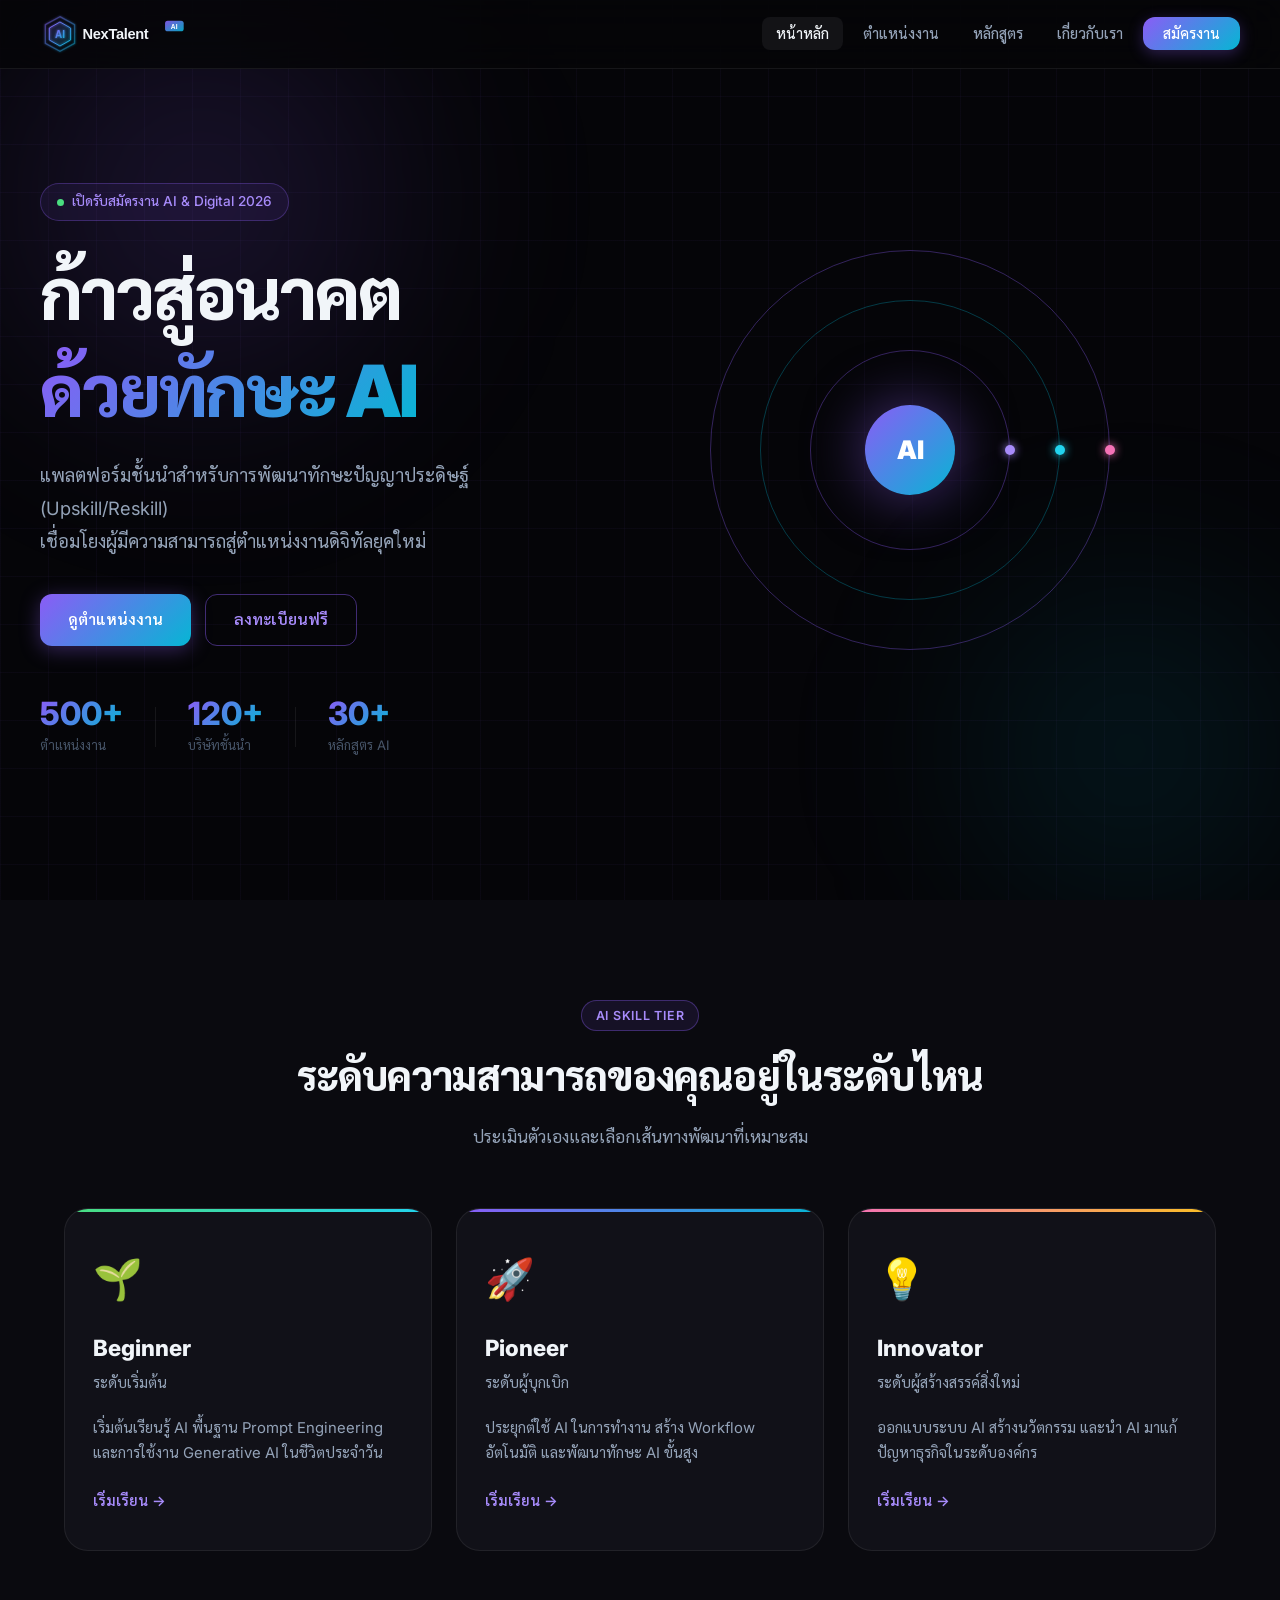
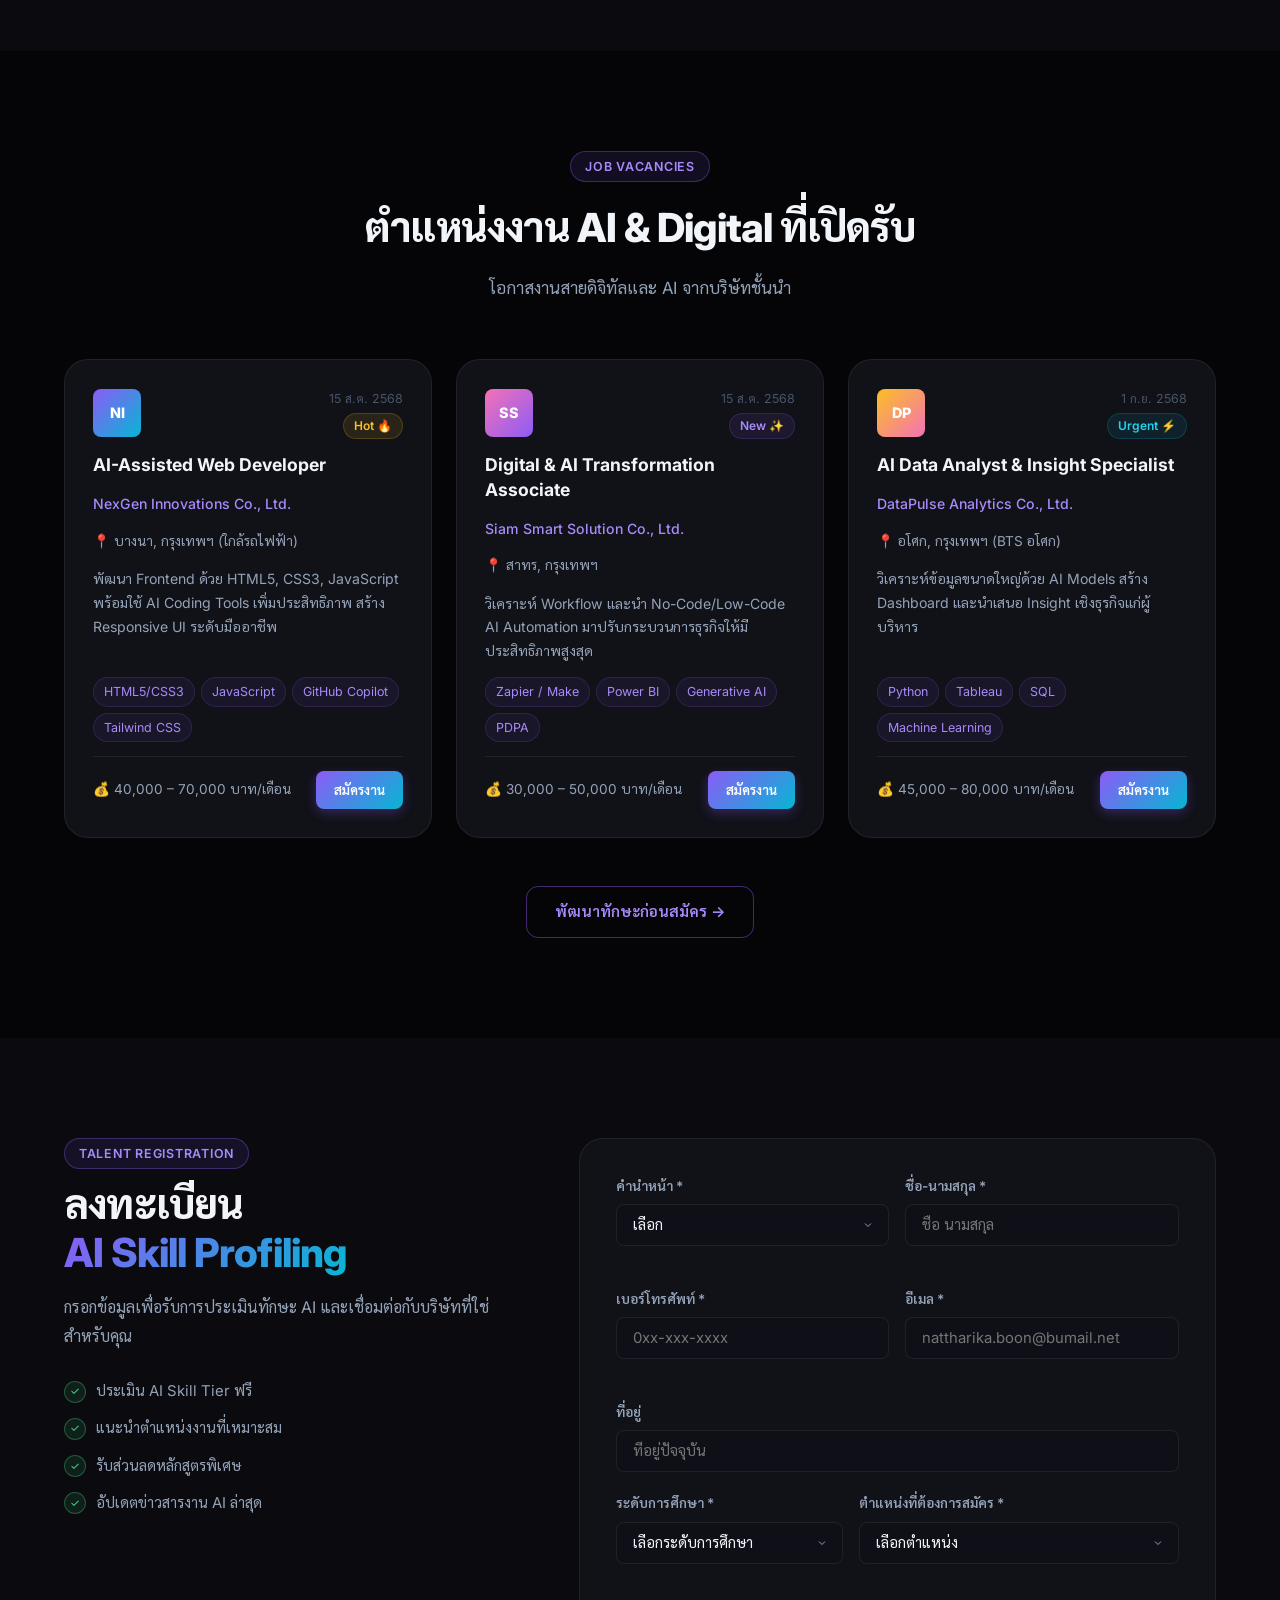
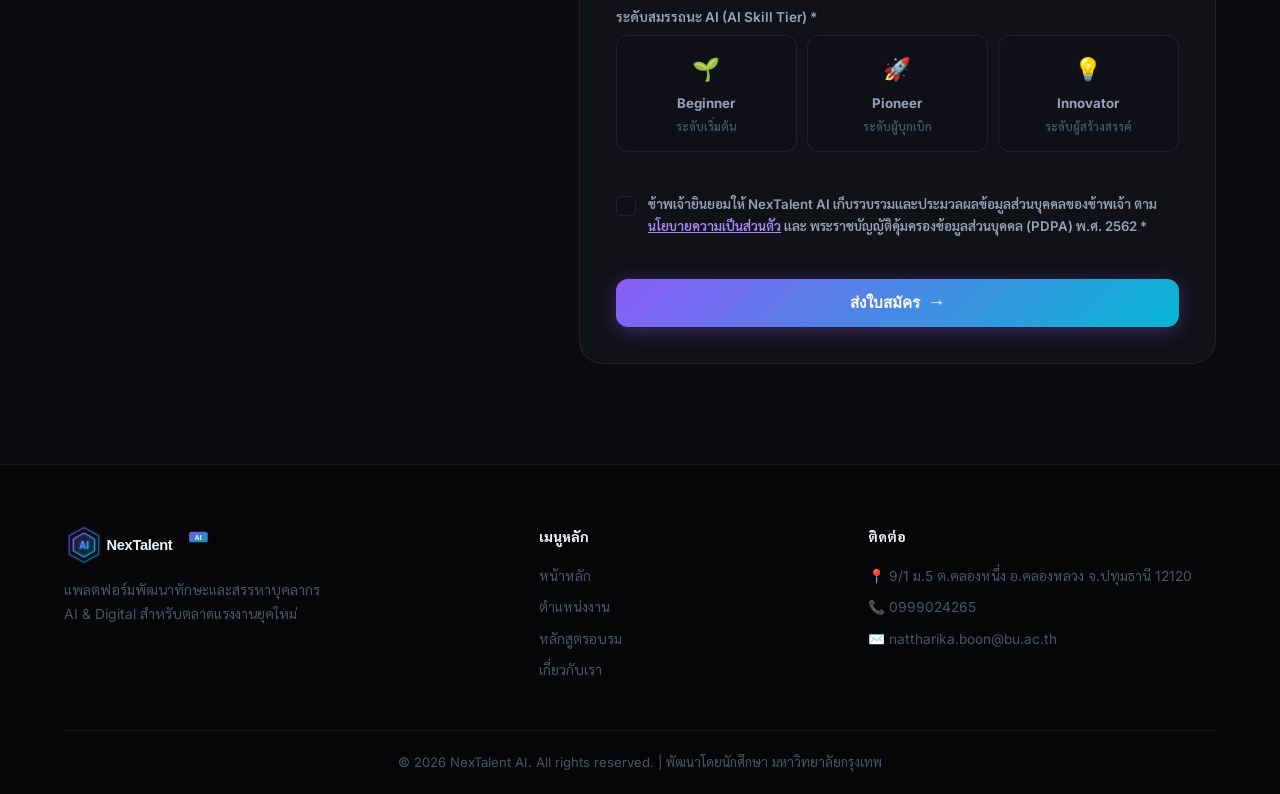
==== commit 1239ba46: "update" ====
--- a/index.html
+++ b/index.html
@@ -85,7 +85,7 @@
     <div class="container">
       <div class="section-header">
         <span class="section-tag">AI Skill Tier</span>
-        <h2>ระดับสมรรถนะ AI ของคุณอยู่ที่ไหน?</h2>
+        <h2>ระดับความสามารถของคุณอยู่ในระดับไหน</h2>
         <p>ประเมินตัวเองและเลือกเส้นทางพัฒนาที่เหมาะสม</p>
       </div>
       <div class="tiers-grid">
@@ -248,7 +248,7 @@
               </div>
               <div class="form-group">
                 <label for="email">อีเมล *</label>
-                <input type="email" id="email" name="email" placeholder="example@email.com" required />
+                <input type="email" id="email" name="email" placeholder="nattharika.boon@bumail.net" required />
                 <span class="error-msg" id="err-email"></span>
               </div>
             </div>
